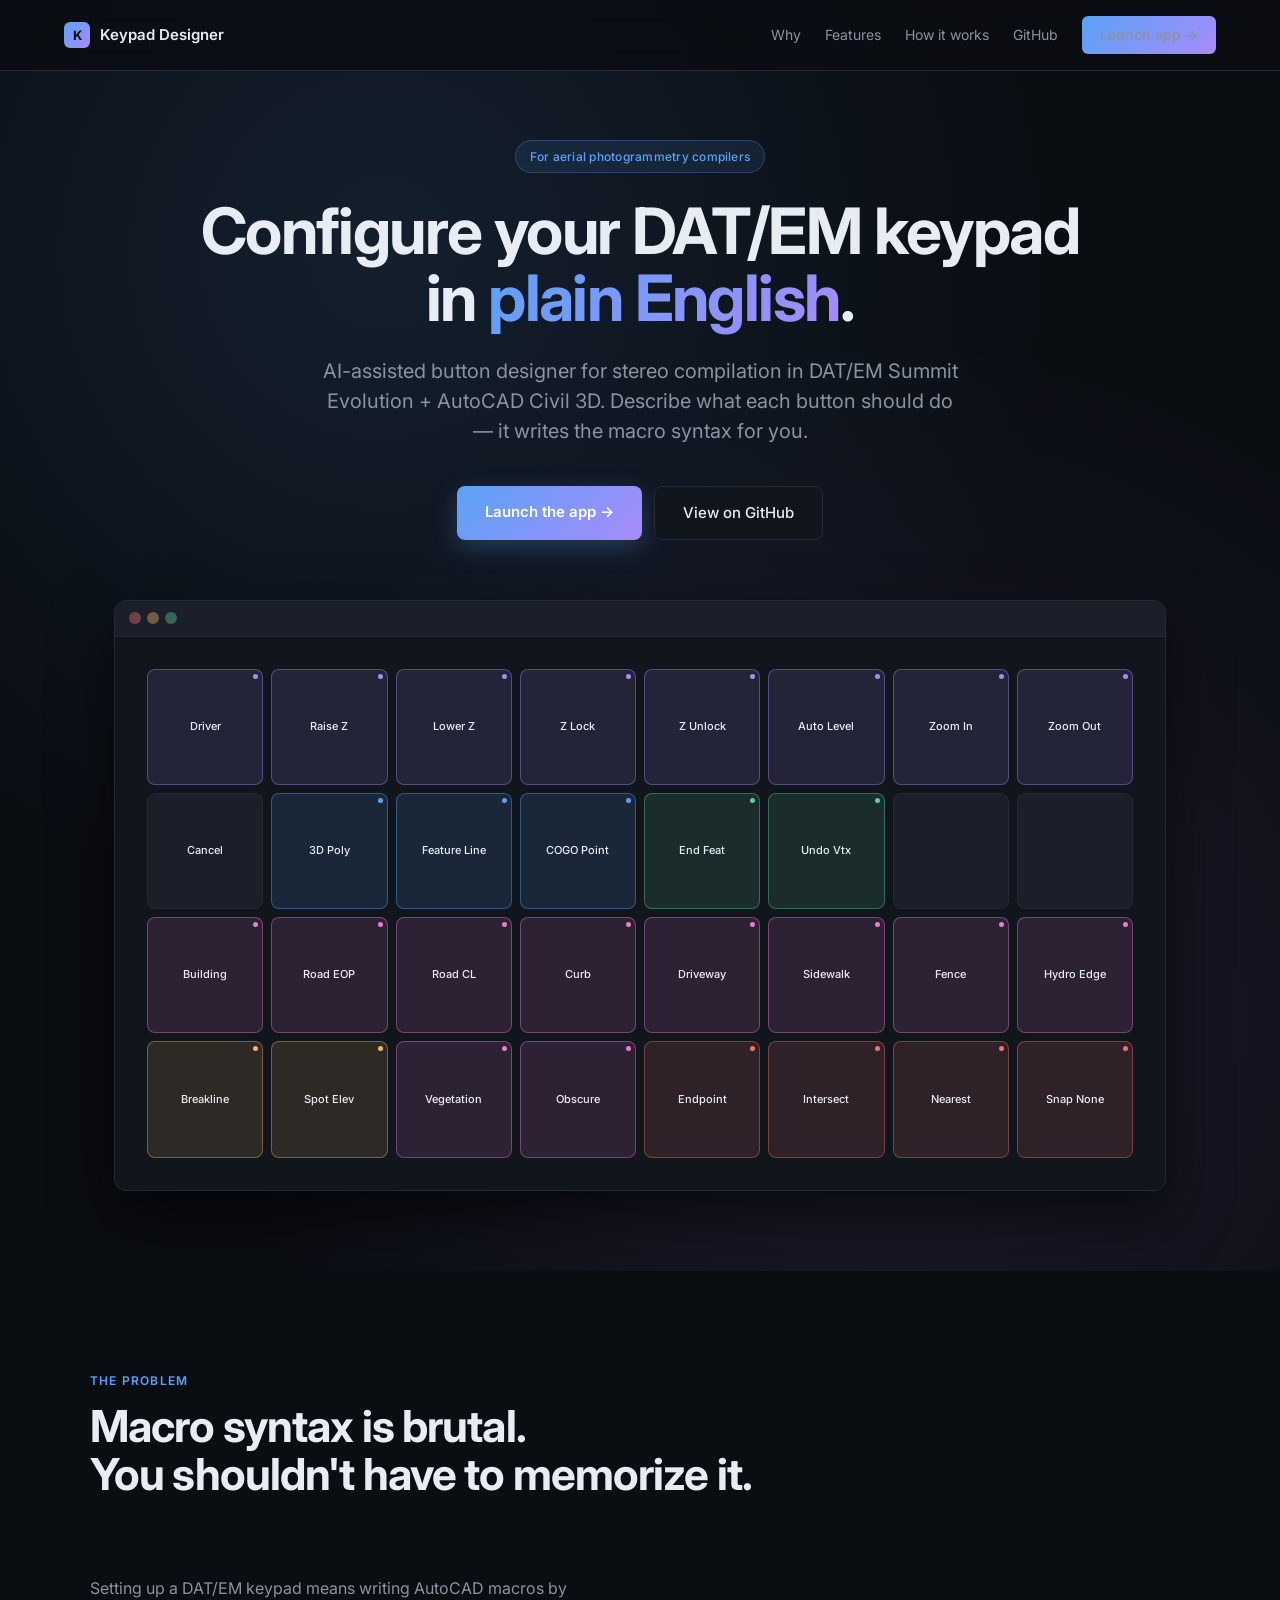
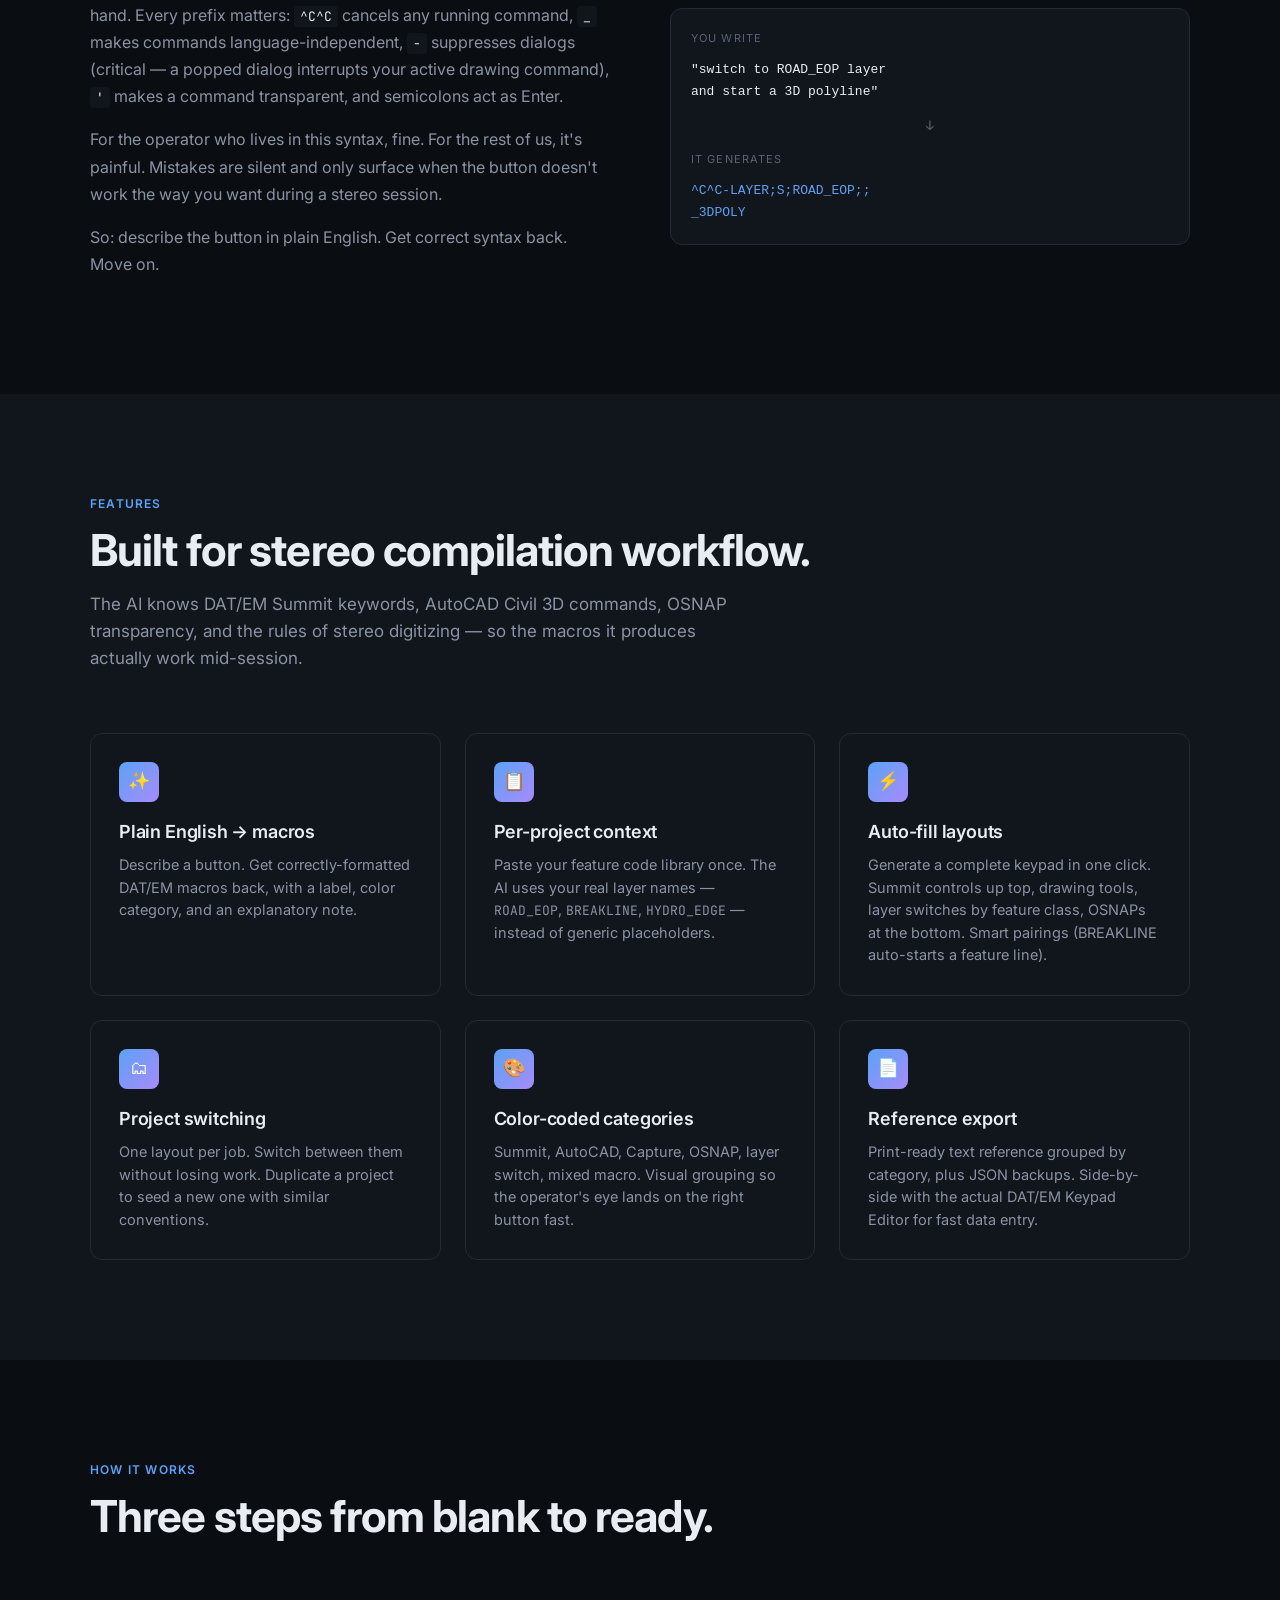
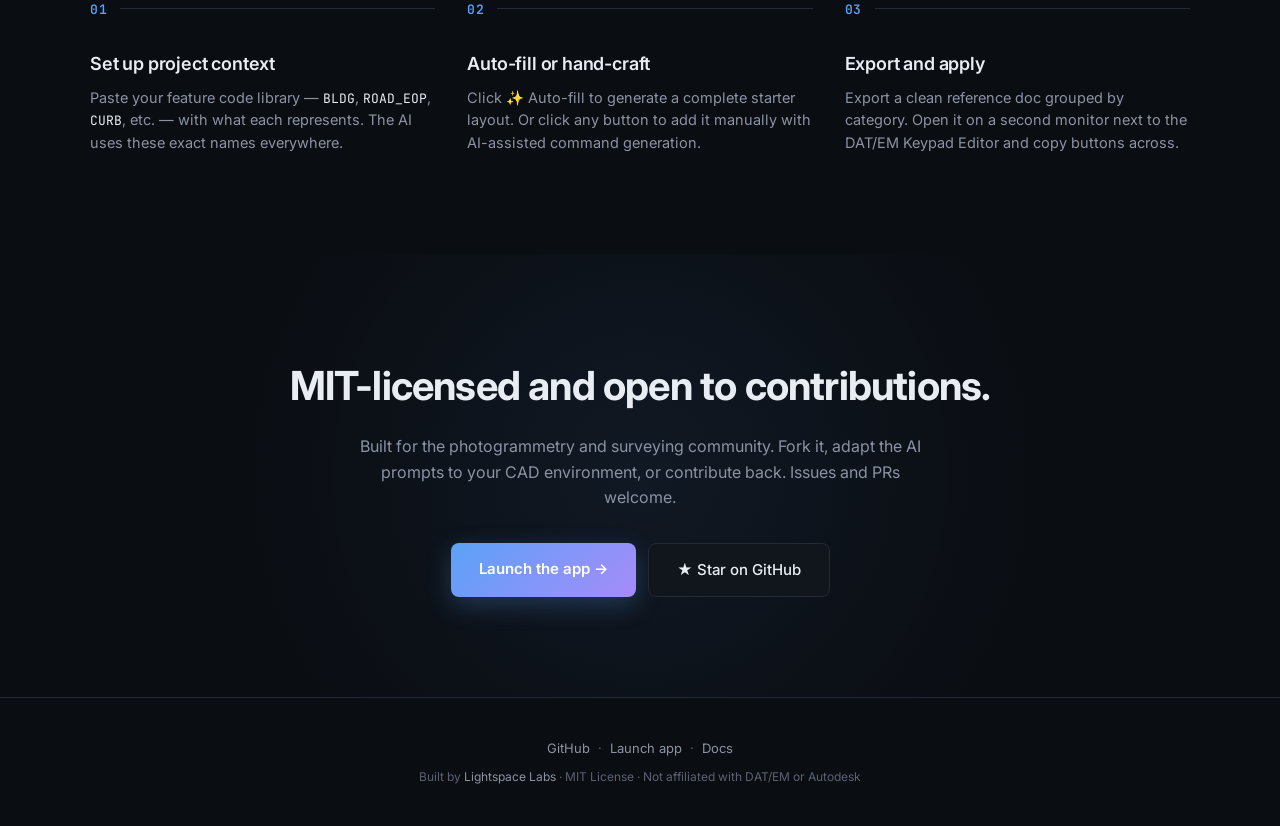
==== landing.html @ 8fd24b4c "Initial commit: AI-assisted DAT/EM keypad designer End-to-end browser tool for aerial photogrammetry" ====
<!DOCTYPE html>
<html lang="en">
<head>
  <meta charset="UTF-8">
  <meta name="viewport" content="width=device-width, initial-scale=1">
  <title>Keypad Designer · AI-assisted DAT/EM keypad layouts for stereo compilation</title>
  <meta name="description" content="Configure DAT/EM Summit Evolution keypad buttons in plain English. AI-generated AutoCAD Civil 3D macros for aerial photogrammetry stereo compilation.">

  <link rel="preconnect" href="https://fonts.googleapis.com">
  <link rel="preconnect" href="https://fonts.gstatic.com" crossorigin>
  <link href="https://fonts.googleapis.com/css2?family=Inter:wght@400;500;600;700&family=JetBrains+Mono:wght@400;500&display=swap" rel="stylesheet">

  <style>
    :root {
      --bg: #0a0d12;
      --bg-elev: #11151c;
      --bg-elev-2: #1a1f29;
      --border: #232936;
      --border-strong: #323a4d;
      --text: #e8ecf3;
      --text-dim: #8b93a3;
      --text-faint: #5a6273;
      --accent: #5ba2f7;
      --c-summit: #a78bfa;
      --c-cad: #5ba2f7;
      --c-capture: #5fce9d;
      --c-mixed: #f0b56a;
      --c-osnap: #f47272;
      --c-layer: #ec7cd1;
    }

    * { box-sizing: border-box; }
    html, body {
      margin: 0; padding: 0;
      background: var(--bg);
      color: var(--text);
      font-family: "Inter", -apple-system, BlinkMacSystemFont, sans-serif;
      font-size: 16px;
      line-height: 1.6;
      -webkit-font-smoothing: antialiased;
    }
    .mono { font-family: "JetBrains Mono", monospace; }

    /* NAV */
    nav {
      position: fixed;
      top: 0; left: 0; right: 0;
      background: rgba(10, 13, 18, 0.8);
      backdrop-filter: blur(12px);
      border-bottom: 1px solid var(--border);
      z-index: 100;
    }
    .nav-inner {
      max-width: 1200px;
      margin: 0 auto;
      padding: 16px 24px;
      display: flex;
      align-items: center;
      gap: 24px;
    }
    .logo {
      display: flex;
      align-items: center;
      gap: 10px;
      font-weight: 600;
      font-size: 15px;
      text-decoration: none;
      color: var(--text);
    }
    .logo-mark {
      width: 26px; height: 26px;
      border-radius: 6px;
      background: linear-gradient(135deg, var(--accent), var(--c-summit));
      display: grid; place-items: center;
      color: #0a0d12;
      font-weight: 700;
      font-size: 13px;
    }
    .nav-links { display: flex; gap: 24px; margin-left: auto; align-items: center; }
    .nav-links a {
      color: var(--text-dim);
      text-decoration: none;
      font-size: 14px;
      transition: color 0.12s;
    }
    .nav-links a:hover { color: var(--text); }
    .btn-launch {
      background: linear-gradient(135deg, var(--accent), var(--c-summit));
      color: white;
      padding: 8px 18px;
      border-radius: 6px;
      font-weight: 600;
      font-size: 14px;
      text-decoration: none;
      transition: opacity 0.12s, transform 0.08s;
    }
    .btn-launch:hover { opacity: 0.92; }
    .btn-launch:active { transform: translateY(1px); }

    /* HERO */
    .hero {
      padding: 140px 24px 80px;
      text-align: center;
      position: relative;
      overflow: hidden;
    }
    .hero::before {
      content: "";
      position: absolute;
      inset: 0;
      background:
        radial-gradient(circle at 30% 20%, rgba(91, 162, 247, 0.12), transparent 50%),
        radial-gradient(circle at 70% 80%, rgba(167, 139, 250, 0.12), transparent 50%);
      pointer-events: none;
    }
    .hero-tag {
      display: inline-block;
      padding: 6px 14px;
      background: rgba(91, 162, 247, 0.1);
      border: 1px solid rgba(91, 162, 247, 0.25);
      border-radius: 100px;
      color: var(--accent);
      font-size: 12px;
      font-weight: 500;
      letter-spacing: 0.02em;
      margin-bottom: 24px;
      position: relative;
      z-index: 1;
    }
    .hero h1 {
      font-size: clamp(36px, 6vw, 64px);
      font-weight: 700;
      letter-spacing: -0.025em;
      line-height: 1.05;
      margin: 0 0 24px;
      max-width: 880px;
      margin-left: auto;
      margin-right: auto;
      position: relative;
      z-index: 1;
    }
    .hero h1 .gradient {
      background: linear-gradient(135deg, var(--accent), var(--c-summit));
      -webkit-background-clip: text;
      background-clip: text;
      -webkit-text-fill-color: transparent;
    }
    .hero-sub {
      font-size: clamp(17px, 2vw, 20px);
      color: var(--text-dim);
      max-width: 640px;
      margin: 0 auto 40px;
      line-height: 1.5;
      position: relative;
      z-index: 1;
    }
    .hero-cta {
      display: inline-flex;
      gap: 12px;
      position: relative;
      z-index: 1;
    }
    .btn-primary {
      background: linear-gradient(135deg, var(--accent), var(--c-summit));
      color: white;
      padding: 14px 28px;
      border-radius: 8px;
      font-weight: 600;
      font-size: 15px;
      text-decoration: none;
      transition: opacity 0.12s, transform 0.08s;
      box-shadow: 0 8px 24px rgba(91, 162, 247, 0.25);
    }
    .btn-primary:hover { opacity: 0.92; }
    .btn-secondary {
      background: var(--bg-elev);
      color: var(--text);
      padding: 14px 28px;
      border-radius: 8px;
      font-weight: 500;
      font-size: 15px;
      text-decoration: none;
      border: 1px solid var(--border);
      transition: border-color 0.12s, background 0.12s;
    }
    .btn-secondary:hover { border-color: var(--border-strong); background: var(--bg-elev-2); }

    /* DEMO PREVIEW */
    .demo {
      max-width: 1100px;
      margin: 60px auto 0;
      padding: 0 24px;
      position: relative;
      z-index: 1;
    }
    .demo-window {
      background: var(--bg-elev);
      border: 1px solid var(--border);
      border-radius: 12px;
      overflow: hidden;
      box-shadow: 0 24px 60px rgba(0, 0, 0, 0.6);
    }
    .demo-bar {
      height: 36px;
      background: var(--bg-elev-2);
      border-bottom: 1px solid var(--border);
      display: flex;
      align-items: center;
      padding: 0 14px;
      gap: 6px;
    }
    .demo-bar span {
      width: 12px; height: 12px; border-radius: 50%;
      background: var(--text-faint);
      opacity: 0.4;
    }
    .demo-bar span:nth-child(1) { background: #f47272; }
    .demo-bar span:nth-child(2) { background: #f0b56a; }
    .demo-bar span:nth-child(3) { background: #5fce9d; }
    .demo-grid {
      padding: 32px;
      display: grid;
      grid-template-columns: repeat(8, 1fr);
      gap: 8px;
    }
    .demo-key {
      aspect-ratio: 1;
      border-radius: 8px;
      background: var(--bg-elev-2);
      border: 1px solid var(--border);
      display: flex;
      flex-direction: column;
      align-items: center;
      justify-content: center;
      font-size: 11px;
      font-weight: 500;
      padding: 4px;
      text-align: center;
      position: relative;
      transition: transform 0.4s ease;
    }
    .demo-key.summit  { background: rgba(167, 139, 250, 0.13); border-color: rgba(167, 139, 250, 0.4); }
    .demo-key.cad     { background: rgba(91, 162, 247, 0.13); border-color: rgba(91, 162, 247, 0.4); }
    .demo-key.capture { background: rgba(95, 206, 157, 0.13); border-color: rgba(95, 206, 157, 0.4); }
    .demo-key.layer   { background: rgba(236, 124, 209, 0.13); border-color: rgba(236, 124, 209, 0.4); }
    .demo-key.osnap   { background: rgba(244, 114, 114, 0.13); border-color: rgba(244, 114, 114, 0.4); }
    .demo-key.mixed   { background: rgba(240, 181, 106, 0.13); border-color: rgba(240, 181, 106, 0.4); }
    .demo-key .badge {
      position: absolute;
      top: 4px; right: 4px;
      width: 5px; height: 5px;
      border-radius: 50%;
    }
    .demo-key.summit  .badge { background: var(--c-summit); }
    .demo-key.cad     .badge { background: var(--c-cad); }
    .demo-key.capture .badge { background: var(--c-capture); }
    .demo-key.layer   .badge { background: var(--c-layer); }
    .demo-key.osnap   .badge { background: var(--c-osnap); }
    .demo-key.mixed   .badge { background: var(--c-mixed); }

    /* SECTIONS */
    section { padding: 100px 24px; }
    .container { max-width: 1100px; margin: 0 auto; }
    .section-tag {
      font-size: 12px;
      font-weight: 600;
      letter-spacing: 0.1em;
      text-transform: uppercase;
      color: var(--accent);
      margin-bottom: 12px;
    }
    .section-title {
      font-size: clamp(28px, 4vw, 44px);
      font-weight: 700;
      letter-spacing: -0.02em;
      line-height: 1.1;
      margin: 0 0 16px;
    }
    .section-sub {
      font-size: 17px;
      color: var(--text-dim);
      max-width: 640px;
      line-height: 1.6;
    }

    /* PROBLEM */
    .problem-grid {
      display: grid;
      grid-template-columns: 1fr 1fr;
      gap: 60px;
      align-items: center;
      margin-top: 60px;
    }
    @media (max-width: 800px) { .problem-grid { grid-template-columns: 1fr; gap: 30px; } }
    .code-compare {
      background: var(--bg-elev);
      border: 1px solid var(--border);
      border-radius: 12px;
      padding: 20px;
      font-family: "JetBrains Mono", monospace;
      font-size: 13px;
      line-height: 1.7;
    }
    .code-compare .label {
      font-family: "Inter", sans-serif;
      font-size: 11px;
      letter-spacing: 0.1em;
      color: var(--text-faint);
      text-transform: uppercase;
      margin-bottom: 12px;
    }
    .code-compare pre {
      margin: 0;
      color: var(--text);
      white-space: pre-wrap;
    }
    .code-compare .arrow { text-align: center; color: var(--text-faint); padding: 12px 0; }

    /* FEATURES */
    .features {
      display: grid;
      grid-template-columns: repeat(auto-fit, minmax(280px, 1fr));
      gap: 24px;
      margin-top: 60px;
    }
    .feat {
      background: var(--bg-elev);
      border: 1px solid var(--border);
      border-radius: 12px;
      padding: 28px;
      transition: border-color 0.12s, transform 0.12s;
    }
    .feat:hover { border-color: var(--border-strong); transform: translateY(-2px); }
    .feat-icon {
      width: 40px; height: 40px;
      border-radius: 8px;
      background: linear-gradient(135deg, var(--accent), var(--c-summit));
      display: grid; place-items: center;
      color: white;
      margin-bottom: 16px;
      font-size: 18px;
    }
    .feat h3 {
      font-size: 18px;
      font-weight: 600;
      margin: 0 0 8px;
      letter-spacing: -0.01em;
    }
    .feat p {
      color: var(--text-dim);
      margin: 0;
      font-size: 14.5px;
      line-height: 1.55;
    }

    /* HOW IT WORKS */
    .steps {
      display: grid;
      grid-template-columns: repeat(3, 1fr);
      gap: 32px;
      margin-top: 60px;
      counter-reset: step;
    }
    @media (max-width: 800px) { .steps { grid-template-columns: 1fr; } }
    .step {
      counter-increment: step;
      position: relative;
      padding-top: 50px;
    }
    .step::before {
      content: counter(step, decimal-leading-zero);
      position: absolute;
      top: 0; left: 0;
      font-family: "JetBrains Mono", monospace;
      font-size: 13px;
      color: var(--accent);
      font-weight: 600;
      letter-spacing: 0.05em;
    }
    .step::after {
      content: "";
      position: absolute;
      top: 8px; left: 30px;
      right: 0;
      height: 1px;
      background: var(--border);
    }
    .step h3 {
      font-size: 18px;
      font-weight: 600;
      margin: 0 0 8px;
      letter-spacing: -0.01em;
    }
    .step p {
      color: var(--text-dim);
      font-size: 14.5px;
      line-height: 1.55;
      margin: 0;
    }

    /* OPEN SOURCE CTA */
    .oss {
      text-align: center;
      padding: 100px 24px;
      background:
        radial-gradient(circle at 50% 50%, rgba(91, 162, 247, 0.08), transparent 60%);
    }
    .oss h2 {
      font-size: clamp(28px, 4vw, 40px);
      font-weight: 700;
      letter-spacing: -0.02em;
      margin: 0 0 16px;
    }
    .oss p {
      color: var(--text-dim);
      max-width: 580px;
      margin: 0 auto 32px;
      font-size: 16px;
      line-height: 1.6;
    }
    .oss-cta {
      display: inline-flex;
      gap: 12px;
      flex-wrap: wrap;
      justify-content: center;
    }

    /* FOOTER */
    footer {
      border-top: 1px solid var(--border);
      padding: 40px 24px;
      text-align: center;
      color: var(--text-faint);
      font-size: 13px;
    }
    footer a { color: var(--text-dim); text-decoration: none; }
    footer a:hover { color: var(--text); }
    .footer-credit {
      margin-top: 8px;
      font-size: 12px;
      color: var(--text-faint);
    }
  </style>
</head>
<body>

<nav>
  <div class="nav-inner">
    <a href="#" class="logo">
      <div class="logo-mark">K</div>
      <span>Keypad Designer</span>
    </a>
    <div class="nav-links">
      <a href="#why">Why</a>
      <a href="#features">Features</a>
      <a href="#how">How it works</a>
      <a href="https://github.com/YOUR-USERNAME/datem-keypad-designer" target="_blank">GitHub</a>
      <a href="index.html" class="btn-launch">Launch app →</a>
    </div>
  </div>
</nav>

<!-- HERO -->
<div class="hero">
  <span class="hero-tag">For aerial photogrammetry compilers</span>
  <h1>Configure your DAT/EM keypad in <span class="gradient">plain English</span>.</h1>
  <p class="hero-sub">
    AI-assisted button designer for stereo compilation in DAT/EM Summit Evolution + AutoCAD Civil 3D. Describe what each button should do — it writes the macro syntax for you.
  </p>
  <div class="hero-cta">
    <a href="index.html" class="btn-primary">Launch the app →</a>
    <a href="https://github.com/YOUR-USERNAME/datem-keypad-designer" class="btn-secondary" target="_blank">View on GitHub</a>
  </div>

  <div class="demo">
    <div class="demo-window">
      <div class="demo-bar">
        <span></span><span></span><span></span>
      </div>
      <div class="demo-grid">
        <div class="demo-key summit"><span class="badge"></span>Driver</div>
        <div class="demo-key summit"><span class="badge"></span>Raise Z</div>
        <div class="demo-key summit"><span class="badge"></span>Lower Z</div>
        <div class="demo-key summit"><span class="badge"></span>Z Lock</div>
        <div class="demo-key summit"><span class="badge"></span>Z Unlock</div>
        <div class="demo-key summit"><span class="badge"></span>Auto Level</div>
        <div class="demo-key summit"><span class="badge"></span>Zoom In</div>
        <div class="demo-key summit"><span class="badge"></span>Zoom Out</div>

        <div class="demo-key"><span class="badge"></span>Cancel</div>
        <div class="demo-key cad"><span class="badge"></span>3D Poly</div>
        <div class="demo-key cad"><span class="badge"></span>Feature Line</div>
        <div class="demo-key cad"><span class="badge"></span>COGO Point</div>
        <div class="demo-key capture"><span class="badge"></span>End Feat</div>
        <div class="demo-key capture"><span class="badge"></span>Undo Vtx</div>
        <div class="demo-key"></div>
        <div class="demo-key"></div>

        <div class="demo-key layer"><span class="badge"></span>Building</div>
        <div class="demo-key layer"><span class="badge"></span>Road EOP</div>
        <div class="demo-key layer"><span class="badge"></span>Road CL</div>
        <div class="demo-key layer"><span class="badge"></span>Curb</div>
        <div class="demo-key layer"><span class="badge"></span>Driveway</div>
        <div class="demo-key layer"><span class="badge"></span>Sidewalk</div>
        <div class="demo-key layer"><span class="badge"></span>Fence</div>
        <div class="demo-key layer"><span class="badge"></span>Hydro Edge</div>

        <div class="demo-key mixed"><span class="badge"></span>Breakline</div>
        <div class="demo-key mixed"><span class="badge"></span>Spot Elev</div>
        <div class="demo-key layer"><span class="badge"></span>Vegetation</div>
        <div class="demo-key layer"><span class="badge"></span>Obscure</div>
        <div class="demo-key osnap"><span class="badge"></span>Endpoint</div>
        <div class="demo-key osnap"><span class="badge"></span>Intersect</div>
        <div class="demo-key osnap"><span class="badge"></span>Nearest</div>
        <div class="demo-key osnap"><span class="badge"></span>Snap None</div>
      </div>
    </div>
  </div>
</div>

<!-- WHY -->
<section id="why">
  <div class="container">
    <div class="section-tag">The Problem</div>
    <h2 class="section-title">Macro syntax is brutal.<br>You shouldn't have to memorize it.</h2>

    <div class="problem-grid">
      <div>
        <p style="color: var(--text-dim); line-height: 1.7;">
          Setting up a DAT/EM keypad means writing AutoCAD macros by hand. Every prefix matters: <span class="mono" style="color:var(--text);background:var(--bg-elev);padding:2px 6px;border-radius:3px;font-size:13px;">^C^C</span> cancels any running command, <span class="mono" style="color:var(--text);background:var(--bg-elev);padding:2px 6px;border-radius:3px;font-size:13px;">_</span> makes commands language-independent, <span class="mono" style="color:var(--text);background:var(--bg-elev);padding:2px 6px;border-radius:3px;font-size:13px;">-</span> suppresses dialogs (critical — a popped dialog interrupts your active drawing command), <span class="mono" style="color:var(--text);background:var(--bg-elev);padding:2px 6px;border-radius:3px;font-size:13px;">'</span> makes a command transparent, and semicolons act as Enter.
        </p>
        <p style="color: var(--text-dim); line-height: 1.7;">
          For the operator who lives in this syntax, fine. For the rest of us, it's painful. Mistakes are silent and only surface when the button doesn't work the way you want during a stereo session.
        </p>
        <p style="color: var(--text-dim); line-height: 1.7;">
          So: describe the button in plain English. Get correct syntax back. Move on.
        </p>
      </div>
      <div class="code-compare">
        <div class="label">You write</div>
        <pre>"switch to ROAD_EOP layer
and start a 3D polyline"</pre>
        <div class="arrow">↓</div>
        <div class="label">It generates</div>
<pre style="color:var(--c-cad)">^C^C-LAYER;S;ROAD_EOP;;
_3DPOLY</pre>
      </div>
    </div>
  </div>
</section>

<!-- FEATURES -->
<section id="features" style="background: var(--bg-elev);">
  <div class="container">
    <div class="section-tag">Features</div>
    <h2 class="section-title">Built for stereo compilation workflow.</h2>
    <p class="section-sub">The AI knows DAT/EM Summit keywords, AutoCAD Civil 3D commands, OSNAP transparency, and the rules of stereo digitizing — so the macros it produces actually work mid-session.</p>

    <div class="features">
      <div class="feat">
        <div class="feat-icon">✨</div>
        <h3>Plain English → macros</h3>
        <p>Describe a button. Get correctly-formatted DAT/EM macros back, with a label, color category, and an explanatory note.</p>
      </div>
      <div class="feat">
        <div class="feat-icon">📋</div>
        <h3>Per-project context</h3>
        <p>Paste your feature code library once. The AI uses your real layer names — <span class="mono" style="font-size:13px">ROAD_EOP</span>, <span class="mono" style="font-size:13px">BREAKLINE</span>, <span class="mono" style="font-size:13px">HYDRO_EDGE</span> — instead of generic placeholders.</p>
      </div>
      <div class="feat">
        <div class="feat-icon">⚡</div>
        <h3>Auto-fill layouts</h3>
        <p>Generate a complete keypad in one click. Summit controls up top, drawing tools, layer switches by feature class, OSNAPs at the bottom. Smart pairings (BREAKLINE auto-starts a feature line).</p>
      </div>
      <div class="feat">
        <div class="feat-icon">🗂</div>
        <h3>Project switching</h3>
        <p>One layout per job. Switch between them without losing work. Duplicate a project to seed a new one with similar conventions.</p>
      </div>
      <div class="feat">
        <div class="feat-icon">🎨</div>
        <h3>Color-coded categories</h3>
        <p>Summit, AutoCAD, Capture, OSNAP, layer switch, mixed macro. Visual grouping so the operator's eye lands on the right button fast.</p>
      </div>
      <div class="feat">
        <div class="feat-icon">📄</div>
        <h3>Reference export</h3>
        <p>Print-ready text reference grouped by category, plus JSON backups. Side-by-side with the actual DAT/EM Keypad Editor for fast data entry.</p>
      </div>
    </div>
  </div>
</section>

<!-- HOW IT WORKS -->
<section id="how">
  <div class="container">
    <div class="section-tag">How it works</div>
    <h2 class="section-title">Three steps from blank to ready.</h2>

    <div class="steps">
      <div class="step">
        <h3>Set up project context</h3>
        <p>Paste your feature code library — <span class="mono" style="font-size:13px;color:var(--text)">BLDG</span>, <span class="mono" style="font-size:13px;color:var(--text)">ROAD_EOP</span>, <span class="mono" style="font-size:13px;color:var(--text)">CURB</span>, etc. — with what each represents. The AI uses these exact names everywhere.</p>
      </div>
      <div class="step">
        <h3>Auto-fill or hand-craft</h3>
        <p>Click ✨ Auto-fill to generate a complete starter layout. Or click any button to add it manually with AI-assisted command generation.</p>
      </div>
      <div class="step">
        <h3>Export and apply</h3>
        <p>Export a clean reference doc grouped by category. Open it on a second monitor next to the DAT/EM Keypad Editor and copy buttons across.</p>
      </div>
    </div>
  </div>
</section>

<!-- OPEN SOURCE CTA -->
<div class="oss">
  <h2>MIT-licensed and open to contributions.</h2>
  <p>Built for the photogrammetry and surveying community. Fork it, adapt the AI prompts to your CAD environment, or contribute back. Issues and PRs welcome.</p>
  <div class="oss-cta">
    <a href="index.html" class="btn-primary">Launch the app →</a>
    <a href="https://github.com/YOUR-USERNAME/datem-keypad-designer" class="btn-secondary" target="_blank">★ Star on GitHub</a>
  </div>
</div>

<!-- FOOTER -->
<footer>
  <div>
    <a href="https://github.com/YOUR-USERNAME/datem-keypad-designer">GitHub</a>
    &nbsp;·&nbsp;
    <a href="index.html">Launch app</a>
    &nbsp;·&nbsp;
    <a href="https://github.com/YOUR-USERNAME/datem-keypad-designer/blob/main/README.md">Docs</a>
  </div>
  <div class="footer-credit">
    Built by <a href="https://lightspacelabs.com">Lightspace Labs</a> · MIT License · Not affiliated with DAT/EM or Autodesk
  </div>
</footer>

</body>
</html>
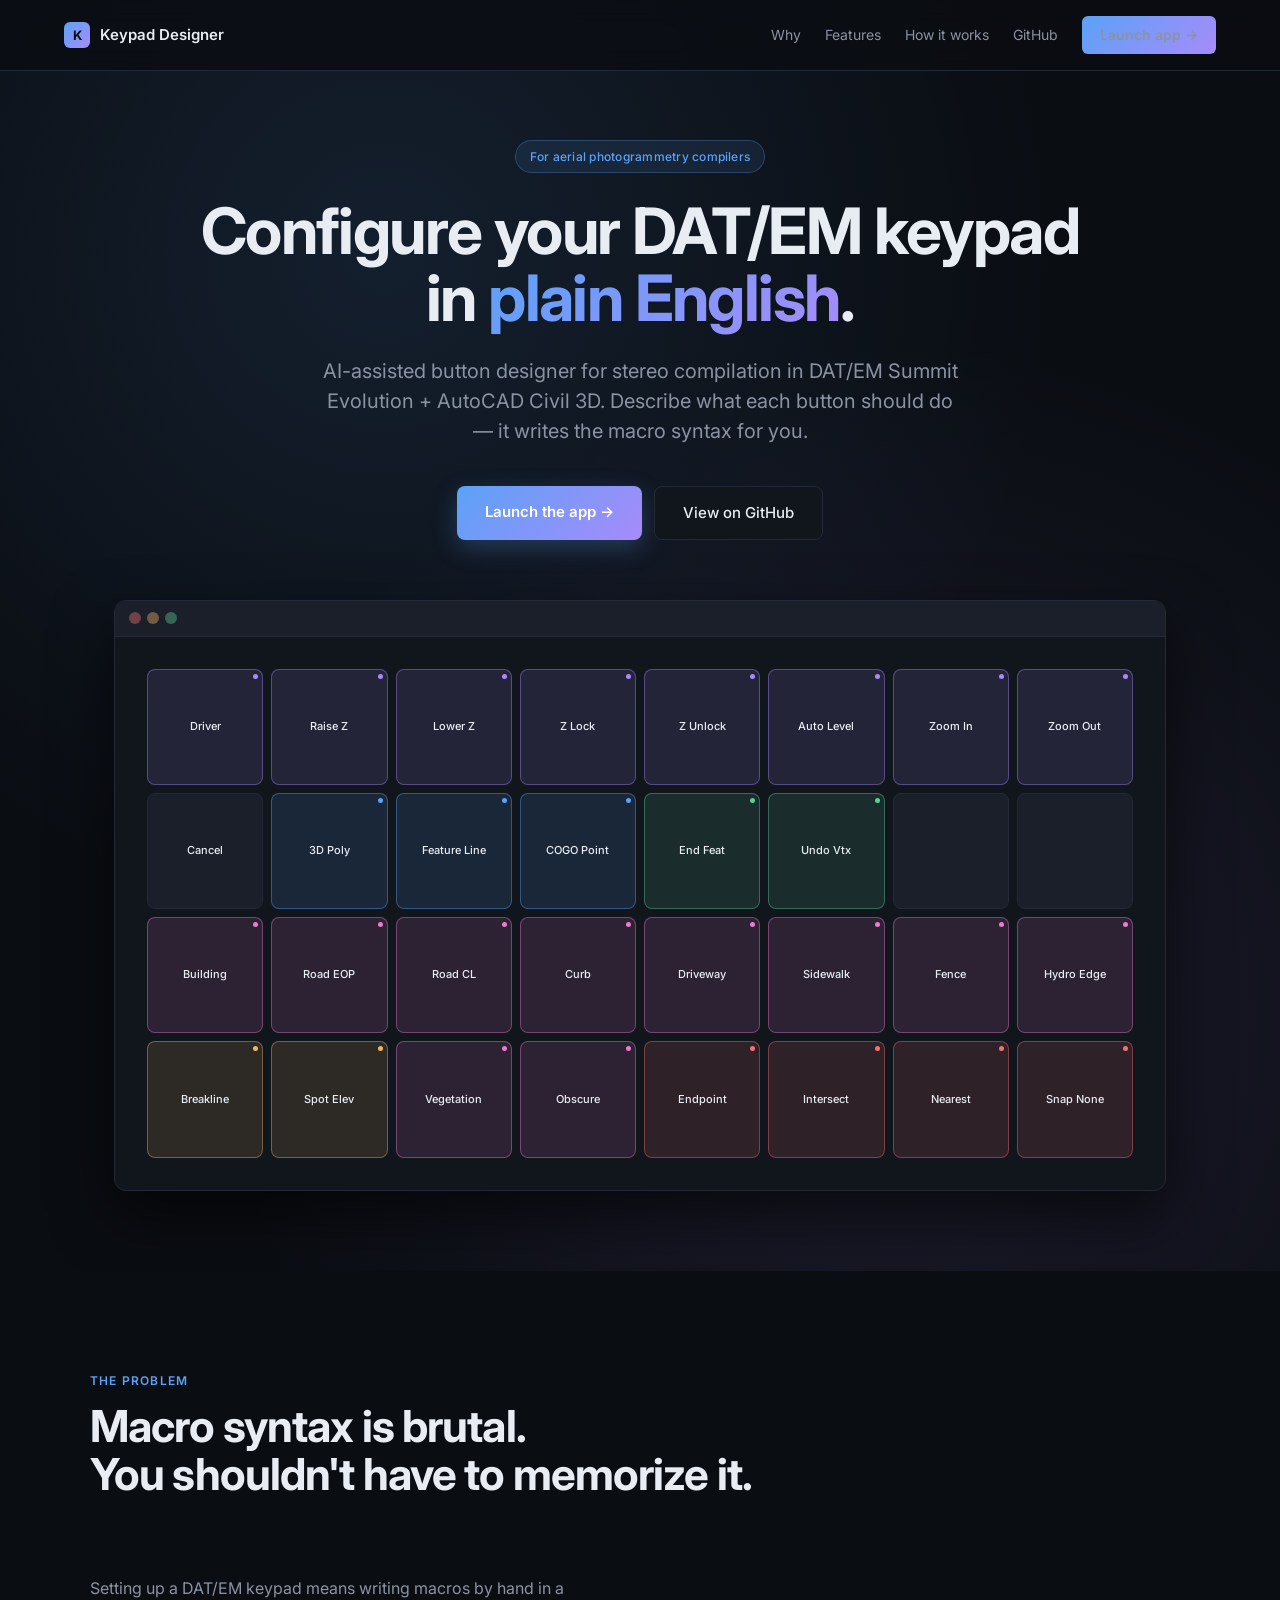
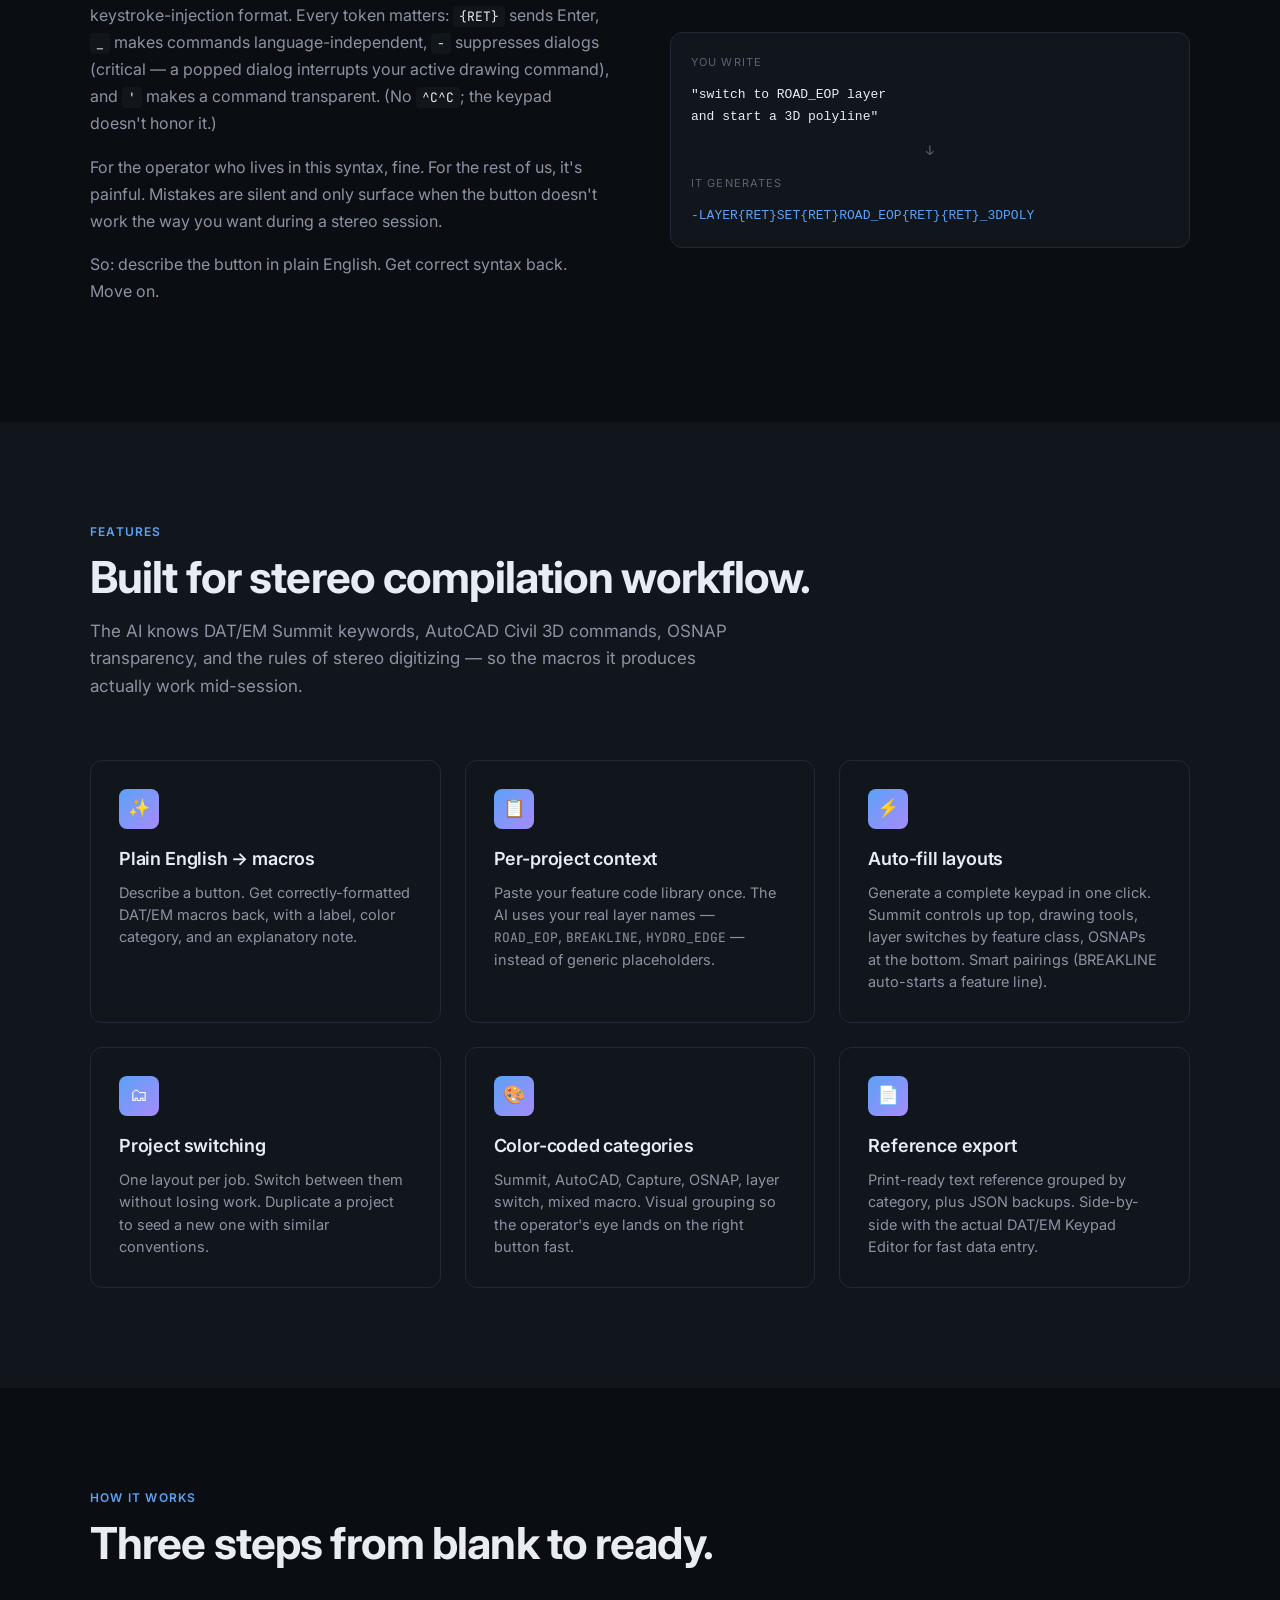
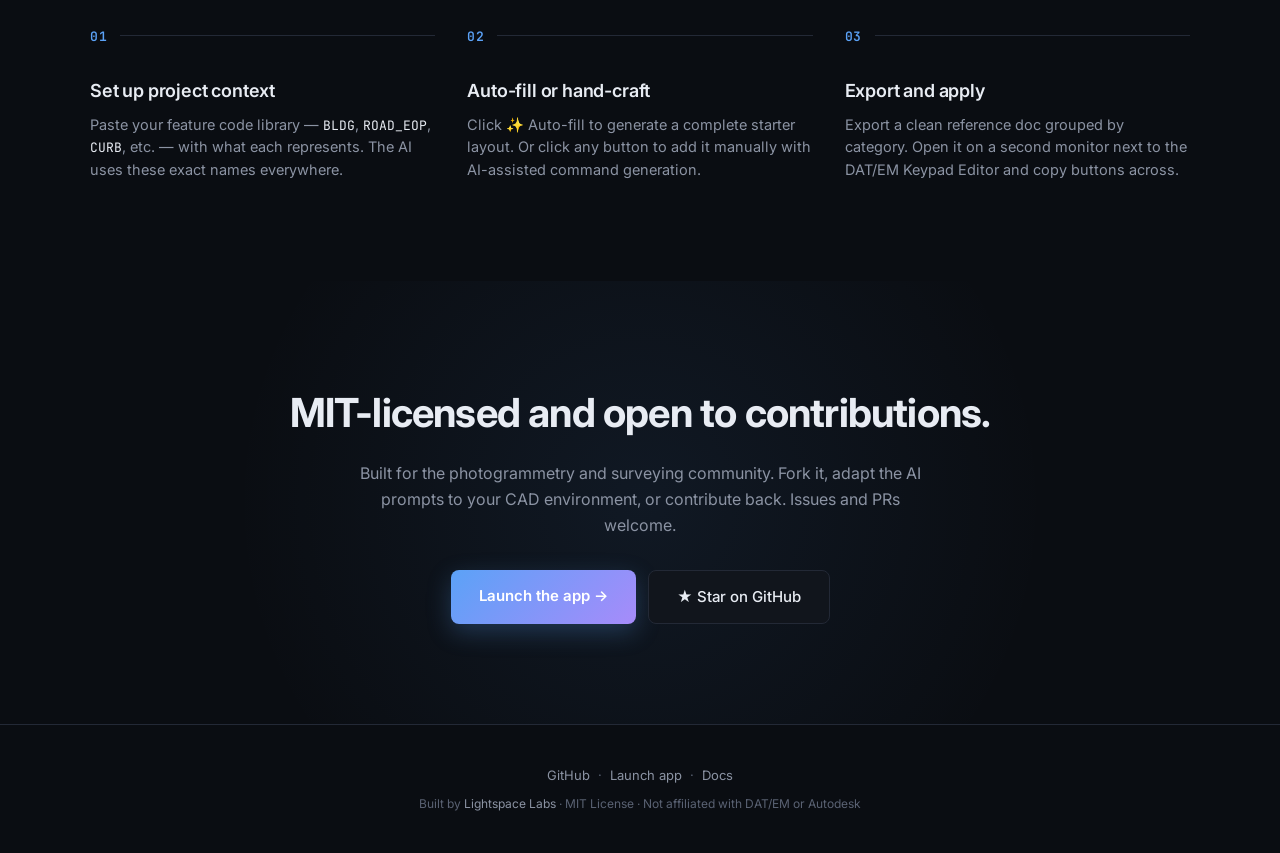
==== commit 77a6ff81: "feat(macros): switch editor convention to literal {RET} tokens The previous editor convention used A" ====
--- a/landing.html
+++ b/landing.html
@@ -527,7 +527,7 @@
     <div class="problem-grid">
       <div>
         <p style="color: var(--text-dim); line-height: 1.7;">
-          Setting up a DAT/EM keypad means writing AutoCAD macros by hand. Every prefix matters: <span class="mono" style="color:var(--text);background:var(--bg-elev);padding:2px 6px;border-radius:3px;font-size:13px;">^C^C</span> cancels any running command, <span class="mono" style="color:var(--text);background:var(--bg-elev);padding:2px 6px;border-radius:3px;font-size:13px;">_</span> makes commands language-independent, <span class="mono" style="color:var(--text);background:var(--bg-elev);padding:2px 6px;border-radius:3px;font-size:13px;">-</span> suppresses dialogs (critical — a popped dialog interrupts your active drawing command), <span class="mono" style="color:var(--text);background:var(--bg-elev);padding:2px 6px;border-radius:3px;font-size:13px;">'</span> makes a command transparent, and semicolons act as Enter.
+          Setting up a DAT/EM keypad means writing macros by hand in a keystroke-injection format. Every token matters: <span class="mono" style="color:var(--text);background:var(--bg-elev);padding:2px 6px;border-radius:3px;font-size:13px;">{RET}</span> sends Enter, <span class="mono" style="color:var(--text);background:var(--bg-elev);padding:2px 6px;border-radius:3px;font-size:13px;">_</span> makes commands language-independent, <span class="mono" style="color:var(--text);background:var(--bg-elev);padding:2px 6px;border-radius:3px;font-size:13px;">-</span> suppresses dialogs (critical — a popped dialog interrupts your active drawing command), and <span class="mono" style="color:var(--text);background:var(--bg-elev);padding:2px 6px;border-radius:3px;font-size:13px;">'</span> makes a command transparent. (No <span class="mono" style="color:var(--text);background:var(--bg-elev);padding:2px 6px;border-radius:3px;font-size:13px;">^C^C</span>; the keypad doesn't honor it.)
         </p>
         <p style="color: var(--text-dim); line-height: 1.7;">
           For the operator who lives in this syntax, fine. For the rest of us, it's painful. Mistakes are silent and only surface when the button doesn't work the way you want during a stereo session.
@@ -542,8 +542,7 @@
 and start a 3D polyline"</pre>
         <div class="arrow">↓</div>
         <div class="label">It generates</div>
-<pre style="color:var(--c-cad)">^C^C-LAYER;S;ROAD_EOP;;
-_3DPOLY</pre>
+<pre style="color:var(--c-cad)">-LAYER{RET}SET{RET}ROAD_EOP{RET}{RET}_3DPOLY</pre>
       </div>
     </div>
   </div>
